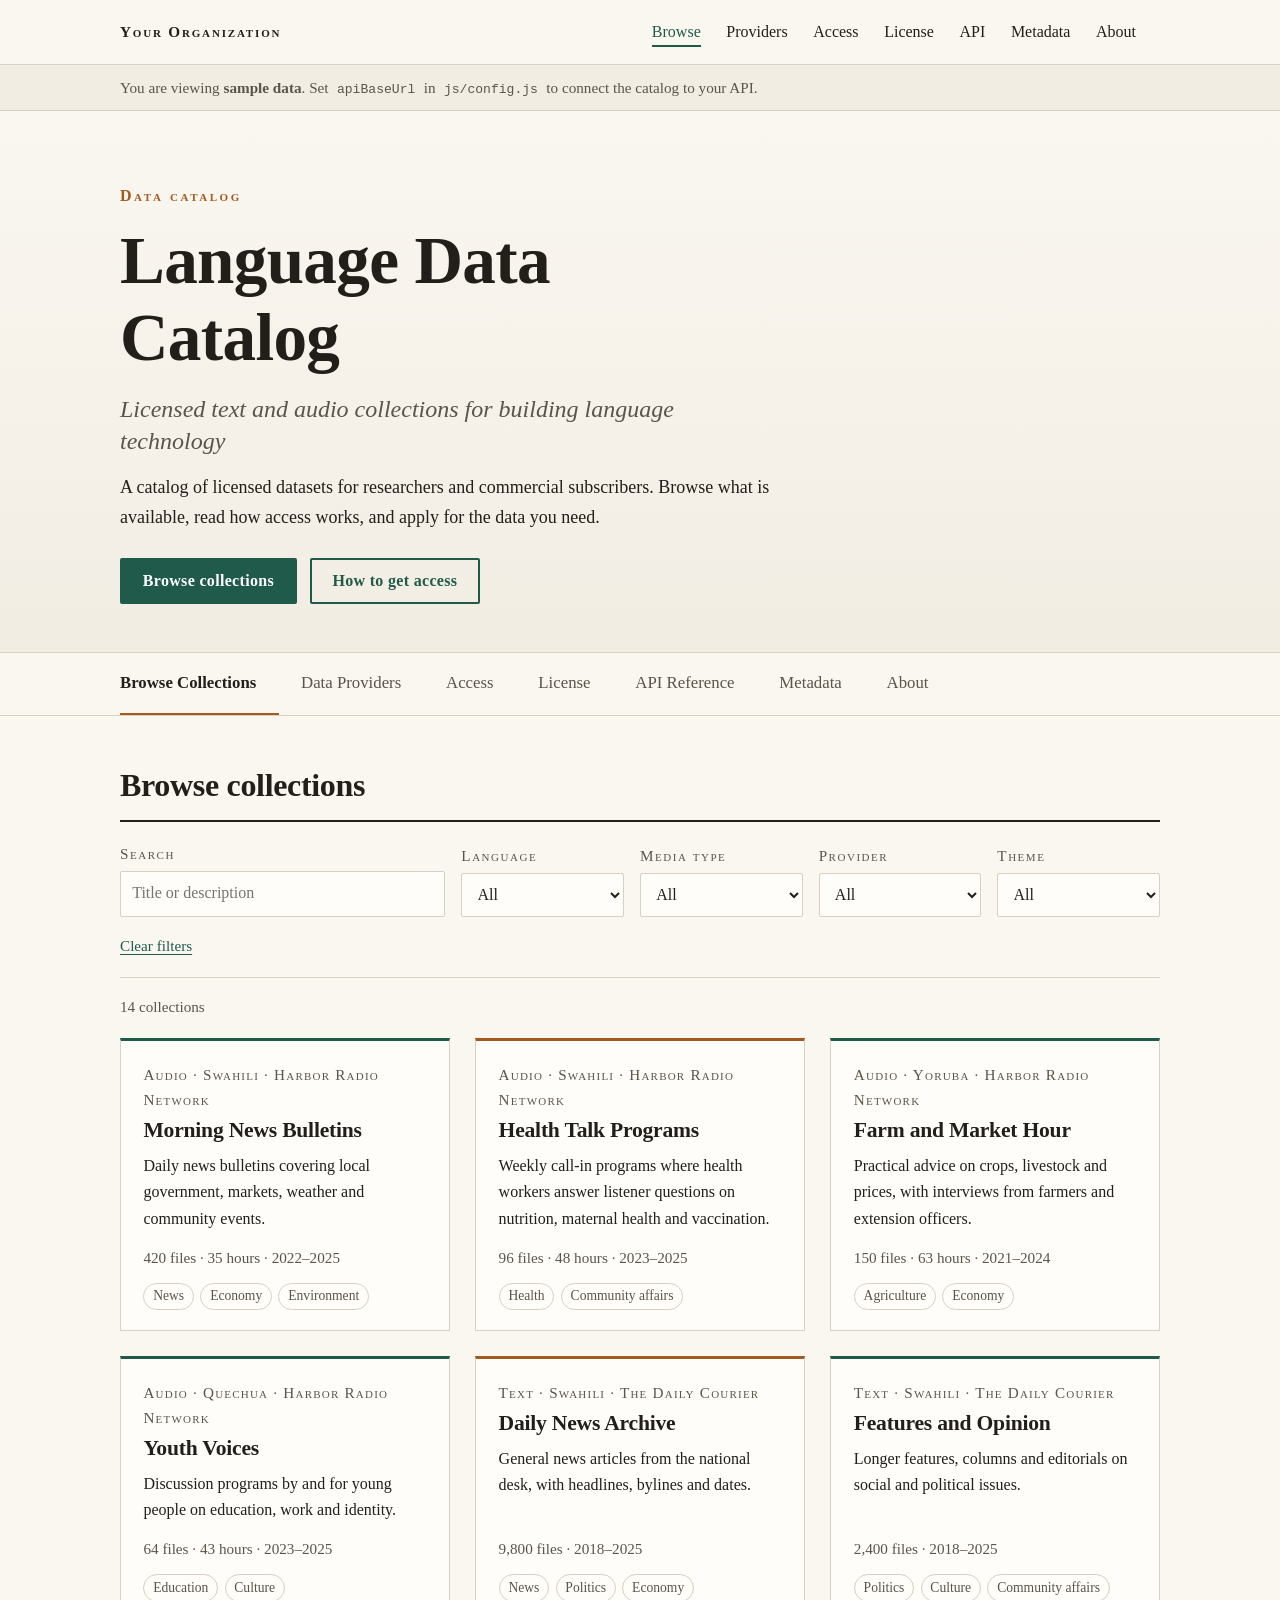
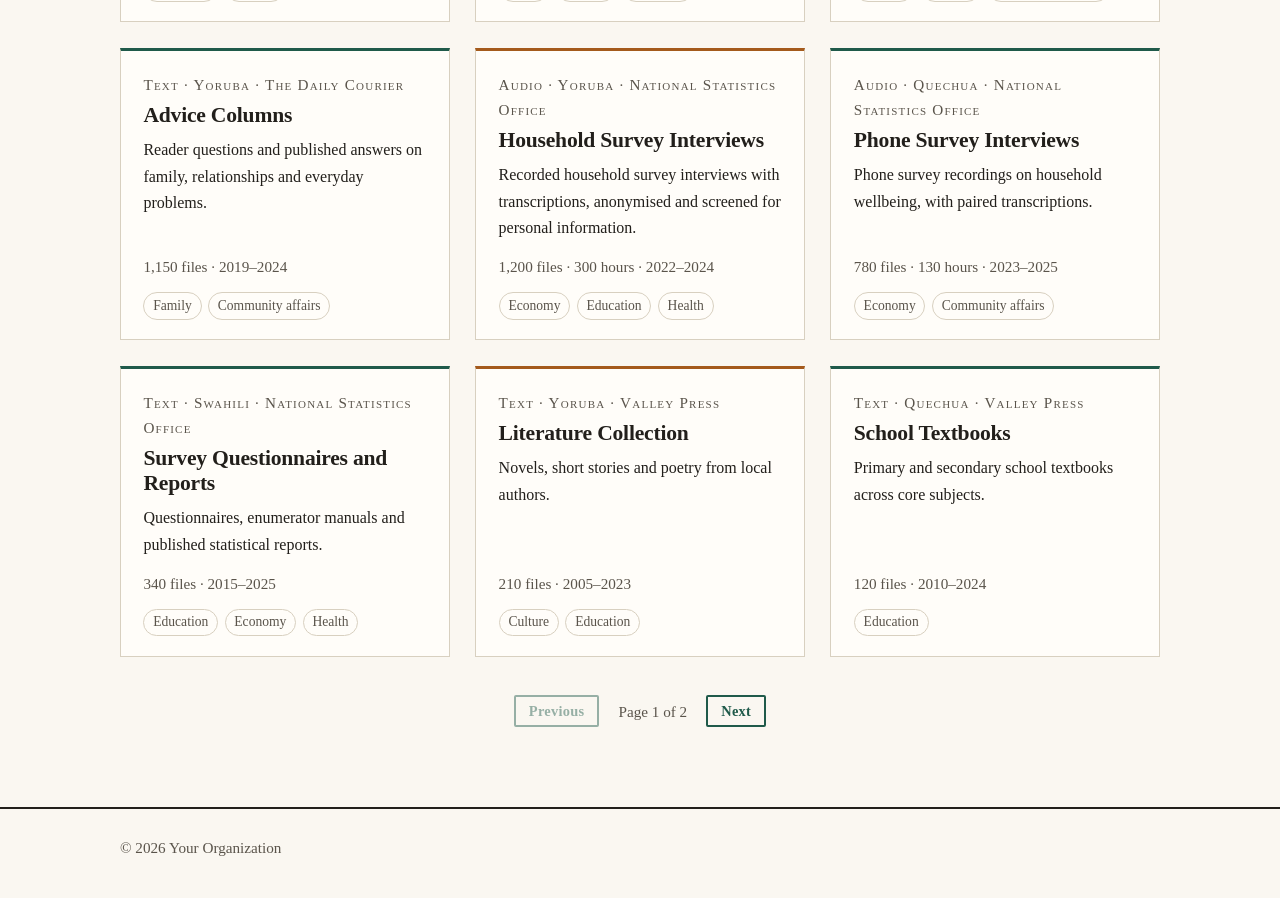
==== index.html @ d79474af "Add serif catalog template with sample mode, content pages and API field mapping Co-Authored-By: Cla" ====
<!DOCTYPE html>
<html lang="en">
<head>
  <meta charset="UTF-8" />
  <meta name="viewport" content="width=device-width, initial-scale=1" />
  <title>Language Data Catalog</title>
  <meta name="description" content="A catalog of licensed language datasets for researchers and commercial subscribers." />
  <link rel="stylesheet" href="css/style.css" />
</head>
<body>
  <a class="skip-link" href="#main">Skip to content</a>

  <header class="masthead">
    <div class="wrap masthead-row">
      <a class="org" id="org-link" href="#browse"><span id="org-name">Your Organization</span></a>
      <nav aria-label="Primary">
        <ul class="nav" id="nav">
          <li><a href="#browse" data-tab="browse">Browse</a></li>
          <li><a href="#providers" data-tab="providers">Providers</a></li>
          <li><a href="#access" data-tab="access">Access</a></li>
          <li><a href="#license" data-tab="license">License</a></li>
          <li><a href="#api" data-tab="api">API</a></li>
          <li><a href="#metadata" data-tab="metadata">Metadata</a></li>
          <li><a href="#about" data-tab="about">About</a></li>
        </ul>
      </nav>
      <div class="account">
        <button type="button" class="btn btn-small" id="signin-btn" hidden>Sign in</button>
        <span class="user-chip" id="user-chip" hidden>Signed in
          <button type="button" class="link-button" id="signout-btn">Sign out</button></span>
      </div>
    </div>
  </header>

  <div class="banner banner-alert" id="site-notice" role="alert" hidden>
    <div class="wrap" id="site-notice-text"></div>
  </div>

  <div class="banner" id="sample-banner" role="note" hidden>
    <div class="wrap">You are viewing <strong>sample data</strong>. Set <code>apiBaseUrl</code> in
      <code>js/config.js</code> to connect the catalog to your API.</div>
  </div>

  <section class="hero" aria-labelledby="site-title">
    <div class="wrap">
      <p class="kicker">Data catalog</p>
      <h1 id="site-title">Language Data Catalog</h1>
      <p class="tagline" id="site-tagline"></p>
      <p class="intro" id="site-intro"></p>
      <div class="cta-row">
        <a class="btn" href="#browse">Browse collections</a>
        <a class="btn btn-ghost" href="#access">How to get access</a>
      </div>
    </div>
  </section>

  <nav class="tabs-bar" id="tabs-bar" aria-label="Sections">
    <div class="wrap tabs-bar-inner">
      <a href="#browse" data-tab="browse">Browse Collections</a>
      <a href="#providers" data-tab="providers">Data Providers</a>
      <a href="#access" data-tab="access">Access</a>
      <a href="#license" data-tab="license">License</a>
      <a href="#api" data-tab="api">API Reference</a>
      <a href="#metadata" data-tab="metadata">Metadata</a>
      <a href="#about" data-tab="about">About</a>
    </div>
  </nav>

  <main id="main" class="wrap" tabindex="-1">

    <!-- ───────── Browse ───────── -->
    <section class="panel" id="panel-browse" aria-labelledby="h-browse">
      <h2 id="h-browse">Browse collections</h2>
      <form class="filters" id="filters" role="search" aria-label="Filter collections">
        <label class="field field-search"><span>Search</span>
          <input type="search" id="f-search" placeholder="Title or description" autocomplete="off" /></label>
        <label class="field"><span>Language</span><select id="f-language"><option value="">All</option></select></label>
        <label class="field"><span>Media type</span><select id="f-mediaType"><option value="">All</option></select></label>
        <label class="field"><span>Provider</span><select id="f-provider"><option value="">All</option></select></label>
        <label class="field"><span>Theme</span><select id="f-theme"><option value="">All</option></select></label>
        <button type="reset" class="link-button" id="f-reset">Clear filters</button>
      </form>
      <p class="result-count" id="result-count" role="status" aria-live="polite"></p>
      <div class="entries" id="entries"></div>
      <nav class="pagination" id="pagination" aria-label="Pages"></nav>
    </section>

    <!-- ───────── Providers ───────── -->
    <section class="panel" id="panel-providers" aria-labelledby="h-providers" hidden>
      <h2 id="h-providers">Data providers</h2>
      <p class="lede">The organizations that contribute content to the catalog, grouped by type. Open a provider to see its collections.</p>
      <div class="providers-layout">
        <nav class="providers-sidenav" id="providers-sidenav" aria-label="Provider types"></nav>
        <div class="providers-content" id="providers-list"></div>
      </div>
    </section>

    <!-- Content pages are loaded from /pages. Edit those files to change the wording. -->
    <section class="panel" id="panel-access" data-page="pages/access.html" hidden aria-label="How to get access"></section>
    <section class="panel" id="panel-license" data-page="pages/license.html" hidden aria-label="License and terms"></section>
    <section class="panel" id="panel-api" data-page="pages/api.html" hidden aria-label="API reference"></section>
    <section class="panel" id="panel-metadata" data-page="pages/metadata.html" hidden aria-label="Metadata schemas"></section>
    <section class="panel" id="panel-about" data-page="pages/about.html" hidden aria-label="About this catalog"></section>
  </main>

  <footer class="site-footer">
    <div class="wrap">
      <p id="footer-text">&copy; Your Organization</p>
    </div>
  </footer>

  <!-- ───────── Collection detail ───────── -->
  <dialog id="detail" aria-labelledby="detail-title">
    <div class="dialog-head">
      <h2 id="detail-title"></h2>
      <button type="button" class="link-button" id="detail-close" aria-label="Close">Close</button>
    </div>
    <p class="meta" id="detail-meta"></p>
    <p id="detail-desc"></p>
    <dl class="facts" id="detail-facts"></dl>
    <h3 id="sample-heading">Sample files</h3>
    <p class="note" id="sample-note"></p>
    <ul class="file-list" id="file-list"></ul>

    <h3>Get this collection through the API</h3>
    <p>The data is delivered through the API, not from this page. Use calls like these:</p>
    <pre><code id="api-snippet"></code></pre>
    <p class="note"><a href="#api" id="detail-api-link">See the API reference</a></p>
  </dialog>

  <script src="js/config.js"></script>
  <script src="js/auth.js"></script>
  <script src="js/api.js"></script>
  <script src="js/app.js"></script>
</body>
</html>
---- css/style.css ----
/*
 * Catalog template: serif theme.
 * To rebrand, change the custom properties in :root (and the dark-mode block).
 * Fonts are system serif stacks, so there is nothing to download.
 */

:root {
  --paper:      #faf7f1;
  --paper-2:    #f2ede3;
  --card:       #fffdf9;
  --ink:        #221f1b;
  --ink-soft:   #5a544b;
  --rule:       #d8d0c0;
  --accent:     #1f5a4a;   /* deep green */
  --accent-ink: #ffffff;
  --accent-2:   #a45a1c;   /* ochre, used sparingly */
  --focus:      #b8860b;

  --serif: "Iowan Old Style", "Palatino Linotype", Palatino, "Book Antiqua", "Source Serif Pro", Georgia, "Times New Roman", serif;
  --measure: 44rem;
  --wrap: 68rem;
}

@media (prefers-color-scheme: dark) {
  :root {
    --paper:    #16140f;
    --paper-2:  #1e1b15;
    --card:     #1c1a14;
    --ink:      #efe9dc;
    --ink-soft: #b2a995;
    --rule:     #3a362c;
    --accent:   #7fc4ad;
    --accent-ink: #12251f;
    --accent-2: #e0a15f;
    --focus:    #e0b44f;
  }
}

*, *::before, *::after { box-sizing: border-box; }
html { font-size: 100%; -webkit-text-size-adjust: 100%; }
body {
  margin: 0;
  font-family: var(--serif);
  font-size: 1.125rem;
  line-height: 1.65;
  color: var(--ink);
  background: var(--paper);
  font-variant-numeric: oldstyle-nums;
  text-rendering: optimizeLegibility;
}
img, svg { max-width: 100%; }
a { color: var(--accent); text-underline-offset: 0.18em; }
a:hover { color: var(--accent-2); }
:focus-visible { outline: 3px solid var(--focus); outline-offset: 2px; }
[hidden] { display: none !important; }

.wrap { width: 100%; max-width: var(--wrap); margin: 0 auto; padding-inline: 1.5rem; }
.skip-link { position: absolute; left: -999px; top: 0; background: var(--ink); color: var(--paper); padding: .6rem 1rem; z-index: 100; }
.skip-link:focus { left: 0; }

h1, h2, h3 { font-weight: 600; line-height: 1.15; letter-spacing: -0.01em; margin: 0; }
h2 { font-size: 2rem; margin-bottom: 1rem; }
h3 { font-size: 1.3rem; margin: 2.2rem 0 .6rem; }
p { margin: 0 0 1rem; max-width: var(--measure); }
code, pre { font-family: ui-monospace, "SF Mono", Menlo, Consolas, monospace; font-size: .86em; }
code { background: var(--paper-2); padding: .08em .35em; border-radius: 3px; }
pre { background: var(--paper-2); border-left: 3px solid var(--accent); padding: 1rem 1.2rem; overflow-x: auto; margin: 0 0 1.2rem; max-width: 100%; }
pre code { background: none; padding: 0; }

/* ───────── Masthead ───────── */
.masthead { border-bottom: 1px solid var(--rule); background: var(--paper); }
.masthead-row { display: flex; align-items: center; gap: 1.5rem; flex-wrap: wrap; min-height: 4rem; }
.org { font-size: .95rem; font-variant: small-caps; letter-spacing: .12em; text-decoration: none; color: var(--ink); font-weight: 600; margin-right: auto; }
.org:hover { color: var(--accent); }
.nav { display: flex; gap: 1.6rem; list-style: none; margin: 0; padding: 0; flex-wrap: wrap; }
.nav a { color: var(--ink); text-decoration: none; padding: .3rem 0; border-bottom: 2px solid transparent; font-size: 1rem; }
.nav a:hover { border-color: var(--rule); color: var(--ink); }
.nav a[aria-current="page"] { border-color: var(--accent); color: var(--accent); }
.account { display: flex; align-items: center; gap: .8rem; font-size: .95rem; color: var(--ink-soft); }

.banner { background: var(--paper-2); border-bottom: 1px solid var(--rule); font-size: .95rem; padding: .6rem 0; color: var(--ink-soft); }
.banner .wrap > * { margin: 0; }
.banner-alert { background: var(--paper-2); border-left: 4px solid var(--accent-2); color: var(--ink); }

/* ───────── Hero ───────── */
.hero { padding: 4.5rem 0 3rem; border-bottom: 1px solid var(--rule); background: linear-gradient(180deg, var(--paper), var(--paper-2)); }
.kicker { font-variant: small-caps; letter-spacing: .16em; color: var(--accent-2); font-size: 1rem; margin-bottom: .8rem; font-weight: 600; }
.hero h1 { font-size: clamp(2.4rem, 6vw, 4.2rem); max-width: 18ch; margin-bottom: 1rem; }
.tagline { font-size: 1.5rem; font-style: italic; color: var(--ink-soft); max-width: 36rem; line-height: 1.35; }
.intro { color: var(--ink); }
.cta-row { display: flex; flex-wrap: wrap; gap: .8rem; margin: 1.6rem 0 0; }


/* ───────── Buttons ───────── */
.btn { display: inline-block; font: inherit; font-size: 1rem; font-weight: 600; letter-spacing: .02em; padding: .7rem 1.3rem; background: var(--accent); color: var(--accent-ink); border: 2px solid var(--accent); border-radius: 2px; cursor: pointer; text-decoration: none; line-height: 1.2; }
.btn:hover { background: var(--ink); border-color: var(--ink); color: var(--paper); }
.btn-ghost { background: transparent; color: var(--accent); }
.btn-small { padding: .35rem .8rem; font-size: .9rem; }
.btn[disabled] { opacity: .45; cursor: not-allowed; }
.link-button { font: inherit; background: none; border: 0; padding: 0; color: var(--accent); text-decoration: underline; text-underline-offset: .18em; cursor: pointer; }
.link-button:hover { color: var(--accent-2); }

/* ───────── Tab bar (sticks to the top of the window) ───────── */
.tabs-bar { position: sticky; top: 0; z-index: 20; background: var(--paper); border-bottom: 1px solid var(--rule); }
.tabs-bar-inner { display: flex; gap: 0; overflow-x: auto; scrollbar-width: none; }
.tabs-bar-inner::-webkit-scrollbar { display: none; }
.tabs-bar a { flex: 0 0 auto; padding: 1rem 1.4rem; color: var(--ink-soft); text-decoration: none; font-size: 1.05rem; border-bottom: 3px solid transparent; margin-bottom: -1px; white-space: nowrap; }
.tabs-bar a:hover { color: var(--ink); }
.tabs-bar a[aria-current="page"] { color: var(--ink); font-weight: 600; border-bottom-color: var(--accent-2); }
.tabs-bar a:first-child { padding-left: 0; }

/* ───────── Panels ───────── */
main { padding-top: 3.2rem; padding-bottom: 5rem; scroll-margin-top: 4rem; }
.panel { min-height: 24rem; }
.lede { font-size: 1.3rem; line-height: 1.5; color: var(--ink-soft); font-style: italic; margin-bottom: 1.6rem; }
.note { font-size: .95rem; color: var(--ink-soft); }
.empty { color: var(--ink-soft); font-style: italic; }

/* ───────── Filters ───────── */
.filters { display: grid; grid-template-columns: 2fr repeat(4, 1fr); gap: 1rem; align-items: end; padding: 1.2rem 0; border-top: 2px solid var(--ink); border-bottom: 1px solid var(--rule); margin-bottom: 1rem; }
.field { display: flex; flex-direction: column; gap: .3rem; min-width: 0; }
.field > span { font-variant: small-caps; letter-spacing: .1em; font-size: .95rem; color: var(--ink-soft); }
input, select, textarea { font: inherit; font-size: 1rem; min-height: 2.75rem; color: var(--ink); background: var(--card); border: 1px solid var(--rule); border-radius: 2px; padding: .55rem .7rem; width: 100%; min-width: 0; }
textarea { min-height: 0; }
input[type="checkbox"] { min-height: 0; }
input:focus, select:focus, textarea:focus { border-color: var(--accent); }
.filters .link-button { grid-column: 1 / -1; justify-self: start; font-size: .95rem; }
.result-count { color: var(--ink-soft); font-size: .95rem; margin: 0 0 1.2rem; }

/* ───────── Entries ───────── */
.entries { display: grid; grid-template-columns: repeat(auto-fill, minmax(19rem, 1fr)); gap: 1.6rem; }
.entry { background: var(--card); border: 1px solid var(--rule); border-top: 3px solid var(--accent); padding: 1.3rem 1.4rem 1.2rem; display: flex; flex-direction: column; }
.entry:nth-child(3n+2) { border-top-color: var(--accent-2); }
.meta { font-variant: small-caps; letter-spacing: .08em; color: var(--ink-soft); font-size: .95rem; margin: 0 0 .4rem; }
.entry h3 { margin: 0 0 .6rem; font-size: 1.35rem; }
.entry-title { font: inherit; font-weight: 600; background: none; border: 0; padding: 0; text-align: left; color: var(--ink); cursor: pointer; letter-spacing: inherit; }
.entry-title:hover { color: var(--accent); text-decoration: underline; text-underline-offset: .15em; }
.entry-desc { font-size: 1rem; color: var(--ink); margin-bottom: .8rem; flex: 1; }
.entry-stats { font-size: .95rem; color: var(--ink-soft); margin-bottom: .8rem; font-variant-numeric: lining-nums; }
.chips { list-style: none; display: flex; flex-wrap: wrap; gap: .4rem; margin: 0; padding: 0; }
.chips li { font-size: .85rem; padding: .1rem .55rem; border: 1px solid var(--rule); border-radius: 999px; color: var(--ink-soft); }

.pagination { display: flex; align-items: center; justify-content: center; gap: 1.2rem; margin-top: 2.4rem; }
.page-info { color: var(--ink-soft); font-size: .95rem; }

/* ───────── Providers ───────── */
.providers-layout { display: grid; grid-template-columns: 13rem minmax(0, 1fr); gap: 2.6rem; align-items: start; margin-top: 1.6rem; }
.providers-sidenav { position: sticky; top: 5rem; display: flex; flex-direction: column; gap: .2rem; border-left: 2px solid var(--rule); }
.side-link { font: inherit; font-size: 1rem; text-align: left; background: none; border: 0; border-left: 3px solid transparent; margin-left: -2px; padding: .45rem .9rem; color: var(--ink-soft); cursor: pointer; }
.side-link:hover { color: var(--ink); }
.side-link[aria-current="true"] { color: var(--ink); font-weight: 600; border-left-color: var(--accent-2); }
.provider-group { margin-bottom: 3rem; scroll-margin-top: 5rem; }
.group-head { display: flex; justify-content: space-between; align-items: baseline; gap: 1rem; padding-bottom: .6rem; border-bottom: 2px solid var(--accent-2); margin-bottom: 1rem; }
.group-head h3 { margin: 0; font-size: 1.05rem; font-variant: small-caps; letter-spacing: .14em; text-transform: lowercase; font-weight: 700; }
.group-head span { color: var(--ink-soft); font-size: .95rem; white-space: nowrap; }
.accordion { background: var(--card); border: 1px solid var(--rule); margin-bottom: .8rem; }
.acc-head { width: 100%; display: flex; justify-content: space-between; align-items: center; gap: 1rem; padding: 1.1rem 1.4rem; font: inherit; background: none; border: 0; cursor: pointer; color: var(--ink); text-align: left; }
.acc-head:hover .acc-name { color: var(--accent); }
.acc-name { font-size: 1.3rem; font-weight: 600; line-height: 1.2; }
.acc-right { display: flex; align-items: center; gap: 1rem; color: var(--ink-soft); font-size: 1rem; flex-shrink: 0; }
.chevron { width: 1.2rem; height: 1.2rem; fill: none; stroke: currentColor; stroke-width: 2.5; stroke-linecap: round; stroke-linejoin: round; transition: transform .2s; }
.acc-head[aria-expanded="true"] .chevron { transform: rotate(180deg); }
.acc-body { padding: 0 1.4rem 1.3rem; border-top: 1px solid var(--rule); }
.acc-body .desc { margin: 1rem 0; color: var(--ink); }
.acc-foot { margin: .8rem 0 0; font-size: .95rem; color: var(--ink-soft); }
.collection-table { font-size: .95rem; }
.collection-table .col-name { font-weight: 600; min-width: 9rem; }
.collection-table td:nth-child(2) { min-width: 14rem; }
.collection-table td:nth-child(n+3) { white-space: nowrap; }

/* ───────── Access ───────── */
.steps { counter-reset: s; list-style: none; padding: 0; margin: 0 0 2.4rem; display: grid; grid-template-columns: repeat(4, 1fr); gap: 1.4rem; max-width: none; }
.steps li { counter-increment: s; border-top: 2px solid var(--ink); padding-top: .8rem; font-size: 1rem; }
.steps li::before { content: counter(s); display: block; font-size: 2.2rem; font-weight: 600; color: var(--accent-2); line-height: 1; margin-bottom: .4rem; font-variant-numeric: lining-nums; }
.two-up { display: grid; grid-template-columns: repeat(2, 1fr); gap: 1.6rem; margin-bottom: 1rem; }
.aside-card { background: var(--card); border: 1px solid var(--rule); border-left: 4px solid var(--accent); padding: 1.4rem 1.6rem; }
.aside-card:nth-child(2) { border-left-color: var(--accent-2); }
.aside-card h3 { margin-top: 0; }
.aside-card ul { padding-left: 1.2rem; margin: 0 0 1.2rem; }
.plain { padding-left: 1.2rem; max-width: var(--measure); }
.apply-form { background: var(--card); border: 1px solid var(--rule); padding: 1.6rem; margin: 1.6rem 0; max-width: 50rem; }
.apply-form h3 { margin-top: 0; }
.form-grid { display: grid; grid-template-columns: 1fr 1fr; gap: 1rem; margin-bottom: 1rem; }
.field-wide { grid-column: 1 / -1; }
.check { display: flex; gap: .6rem; align-items: flex-start; margin-bottom: 1.2rem; font-size: 1rem; }
.check input { width: auto; margin-top: .45rem; }
.form-status { margin-left: 1rem; color: var(--ink-soft); font-size: .95rem; }

/* ───────── Content pages ───────── */
.panel h4 { font-size: 1.1rem; margin: 1.6rem 0 .5rem; font-weight: 600; }
.callout { background: var(--paper-2); border-left: 4px solid var(--accent-2); padding: .9rem 1.2rem; max-width: var(--measure); }
.card-grid { display: grid; grid-template-columns: repeat(4, 1fr); gap: 1.2rem; margin: 0 0 1rem; }
.card-grid-2 { grid-template-columns: repeat(3, 1fr); margin-top: 1.6rem; }
.mini-card { background: var(--card); border: 1px solid var(--rule); border-top: 3px solid var(--accent); padding: 1rem 1.2rem; }
.mini-card:nth-child(even) { border-top-color: var(--accent-2); }
.mini-card h4 { margin: 0 0 .4rem; font-size: 1.15rem; }
.mini-card p { font-size: 1rem; margin: 0; }
.chips-wide li { font-size: .95rem; padding: .2rem .8rem; }
.chips-wide { margin-bottom: 1rem; }
.resource-list { list-style: none; padding: 0; margin: 0 0 1rem; max-width: 50rem; }
.resource-list li { padding: .8rem 0; border-top: 1px solid var(--rule); display: flex; flex-direction: column; }
.resource-list li:first-child { border-top: 2px solid var(--ink); }
.resource-list span { color: var(--ink-soft); font-size: 1rem; }
details.outline { margin: 1.6rem 0; max-width: var(--measure); border: 1px solid var(--rule); background: var(--card); padding: .8rem 1.2rem; }
details.outline summary { cursor: pointer; font-weight: 600; }
details.outline[open] summary { margin-bottom: .6rem; }

/* ───────── Tables (API) ───────── */
.table-wrap { overflow-x: auto; margin-bottom: 1rem; }
table { border-collapse: collapse; width: 100%; font-size: 1rem; }
th { text-align: left; font-variant: small-caps; letter-spacing: .08em; font-weight: 600; color: var(--ink-soft); border-bottom: 2px solid var(--ink); padding: .5rem .8rem .5rem 0; }
td { padding: .6rem .8rem .6rem 0; border-bottom: 1px solid var(--rule); vertical-align: top; }
td code { white-space: nowrap; }

/* ───────── Dialog ───────── */
dialog { width: min(46rem, calc(100% - 2rem)); max-height: calc(100vh - 3rem); border: 1px solid var(--rule); border-top: 4px solid var(--accent); background: var(--card); color: var(--ink); padding: 1.8rem 2rem; font-family: var(--serif); }
dialog::backdrop { background: rgba(20, 16, 10, .55); }
.dialog-head { display: flex; justify-content: space-between; align-items: flex-start; gap: 1rem; }
.dialog-head h2 { font-size: 1.7rem; margin-bottom: .4rem; }
.facts { display: grid; grid-template-columns: repeat(auto-fit, minmax(11rem, 1fr)); gap: 1rem 1.6rem; margin: 1rem 0 1.4rem; padding: 1rem 0; border-top: 1px solid var(--rule); border-bottom: 1px solid var(--rule); }
.facts dt { font-variant: small-caps; letter-spacing: .08em; font-size: .9rem; color: var(--ink-soft); }
.facts dd { margin: 0; }
.file-list { list-style: none; margin: 0; padding: 0; }
.file-list li { padding: .6rem 0; border-top: 1px solid var(--rule); }
.file-list .empty { display: block; }
.file-name { display: block; font-weight: 600; word-break: break-word; }
.file-list .meta { display: block; margin: 0; }

/* ───────── Footer ───────── */
.site-footer { border-top: 2px solid var(--ink); padding: 1.6rem 0 2.4rem; color: var(--ink-soft); font-size: .95rem; }
.site-footer p { margin: 0; }

/* ───────── Small screens ───────── */
@media (max-width: 62rem) {
  .filters { grid-template-columns: 1fr 1fr; }
  .field-search { grid-column: 1 / -1; }
  .steps { grid-template-columns: repeat(2, 1fr); }
  .card-grid, .card-grid-2 { grid-template-columns: repeat(2, 1fr); }
  .providers-layout { grid-template-columns: 1fr; gap: 1.2rem; }
  .providers-sidenav { position: static; flex-direction: row; flex-wrap: wrap; border-left: 0; gap: .4rem; }
  .side-link { border: 1px solid var(--rule); margin: 0; padding: .3rem .8rem; border-radius: 999px; font-size: .95rem; }
  .side-link[aria-current="true"] { border-color: var(--accent-2); }
}
@media (max-width: 42rem) {
  body { font-size: 1.05rem; }
  .wrap { padding-inline: 1.1rem; }
  .masthead-row { padding-top: .8rem; padding-bottom: .8rem; }
  .hero { padding: 2.6rem 0 2rem; }
  .filters { grid-template-columns: 1fr; }
  .two-up, .form-grid, .card-grid, .card-grid-2 { grid-template-columns: 1fr; }
  .steps { grid-template-columns: 1fr; }
  dialog { padding: 1.2rem; }
}
@media print {
  .tabs-bar, .masthead, .banner, .filters, .pagination, .cta-row, .skip-link { display: none; }
  body { background: #fff; color: #000; }
}
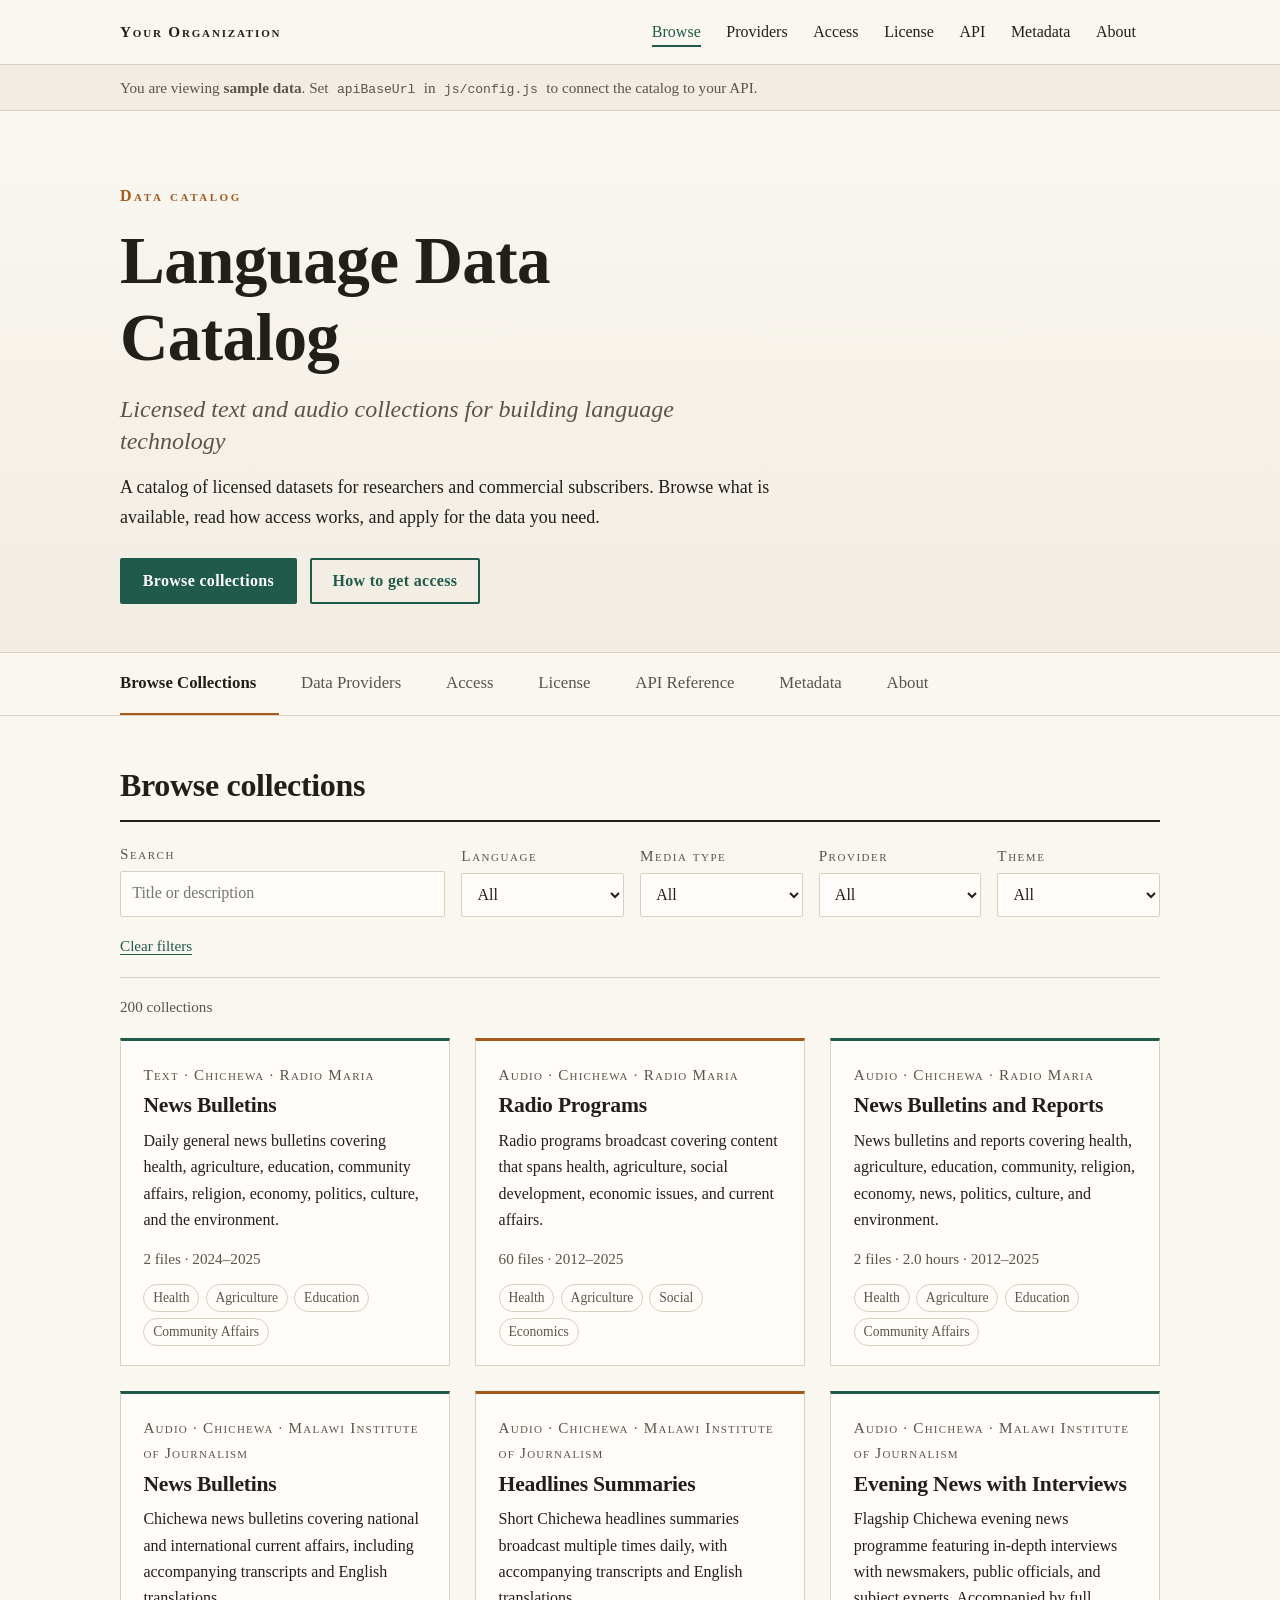
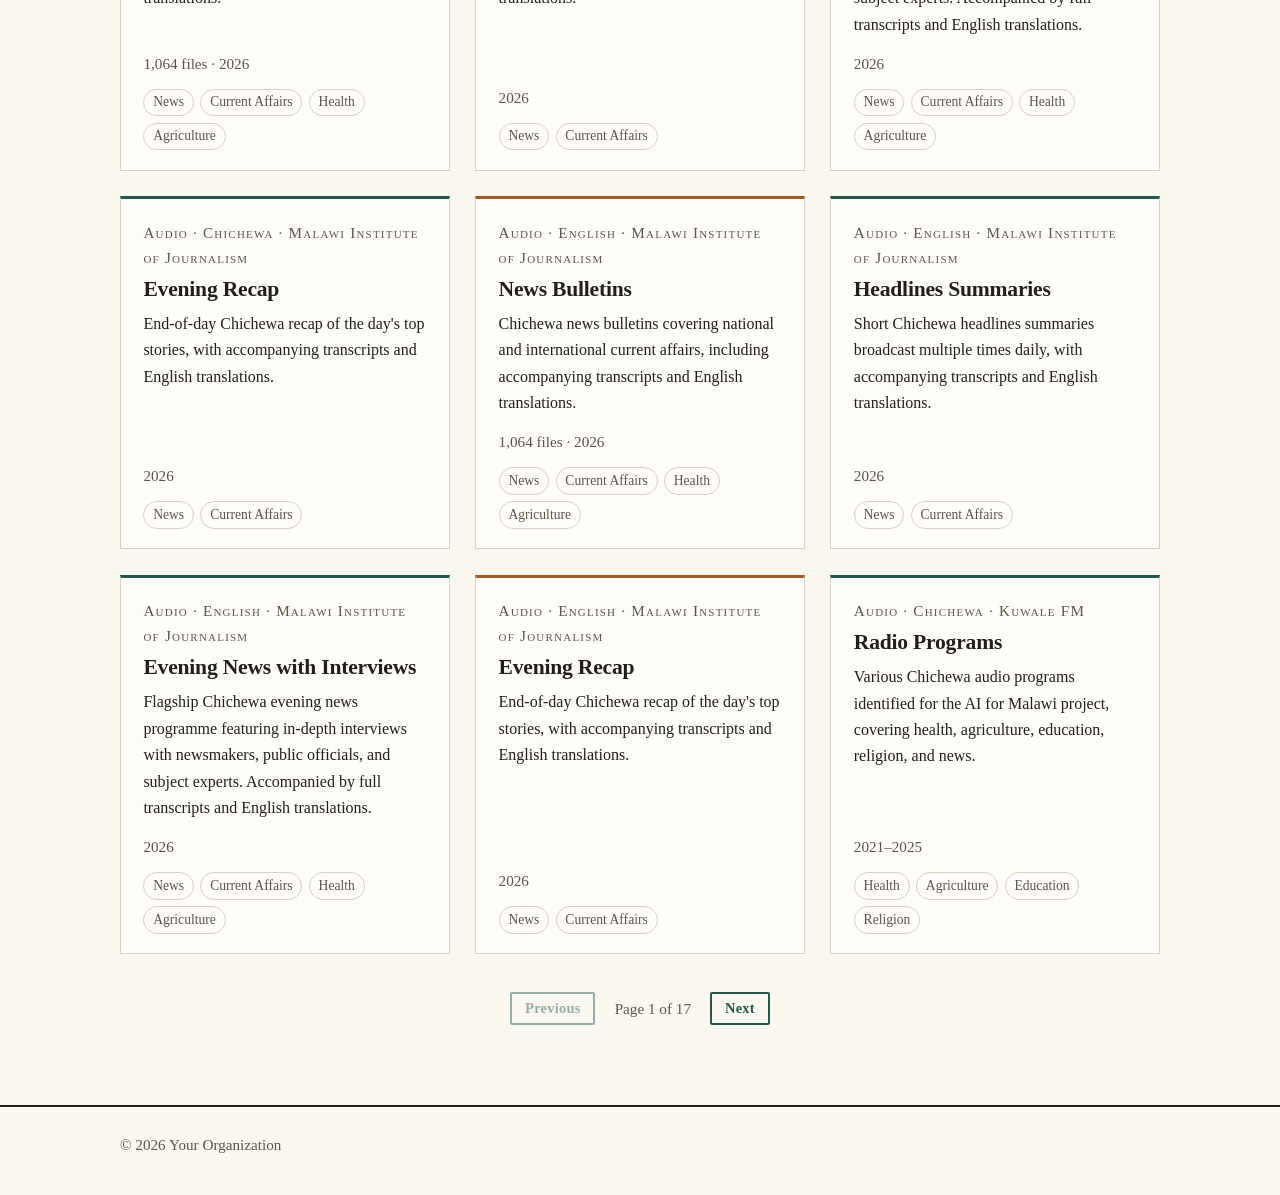
==== commit a2fd0688: "Use real catalog data as sample data, update audio delivery wording, add Pages steps Co-Authored-By:" ====
--- a/index.html
+++ b/index.html
@@ -5,6 +5,7 @@
   <meta name="viewport" content="width=device-width, initial-scale=1" />
   <title>Language Data Catalog</title>
   <meta name="description" content="A catalog of licensed language datasets for researchers and commercial subscribers." />
+  <link rel="icon" href="data:image/svg+xml,%3Csvg xmlns=%27http://www.w3.org/2000/svg%27 viewBox=%270 0 64 64%27%3E%3Crect width=%2764%27 height=%2764%27 fill=%27%231f5a4a%27/%3E%3Ctext x=%2732%27 y=%2745%27 font-size=%2742%27 text-anchor=%27middle%27 fill=%27white%27 font-family=%27Georgia,serif%27%3EC%3C/text%3E%3C/svg%3E" />
   <link rel="stylesheet" href="css/style.css" />
 </head>
 <body>
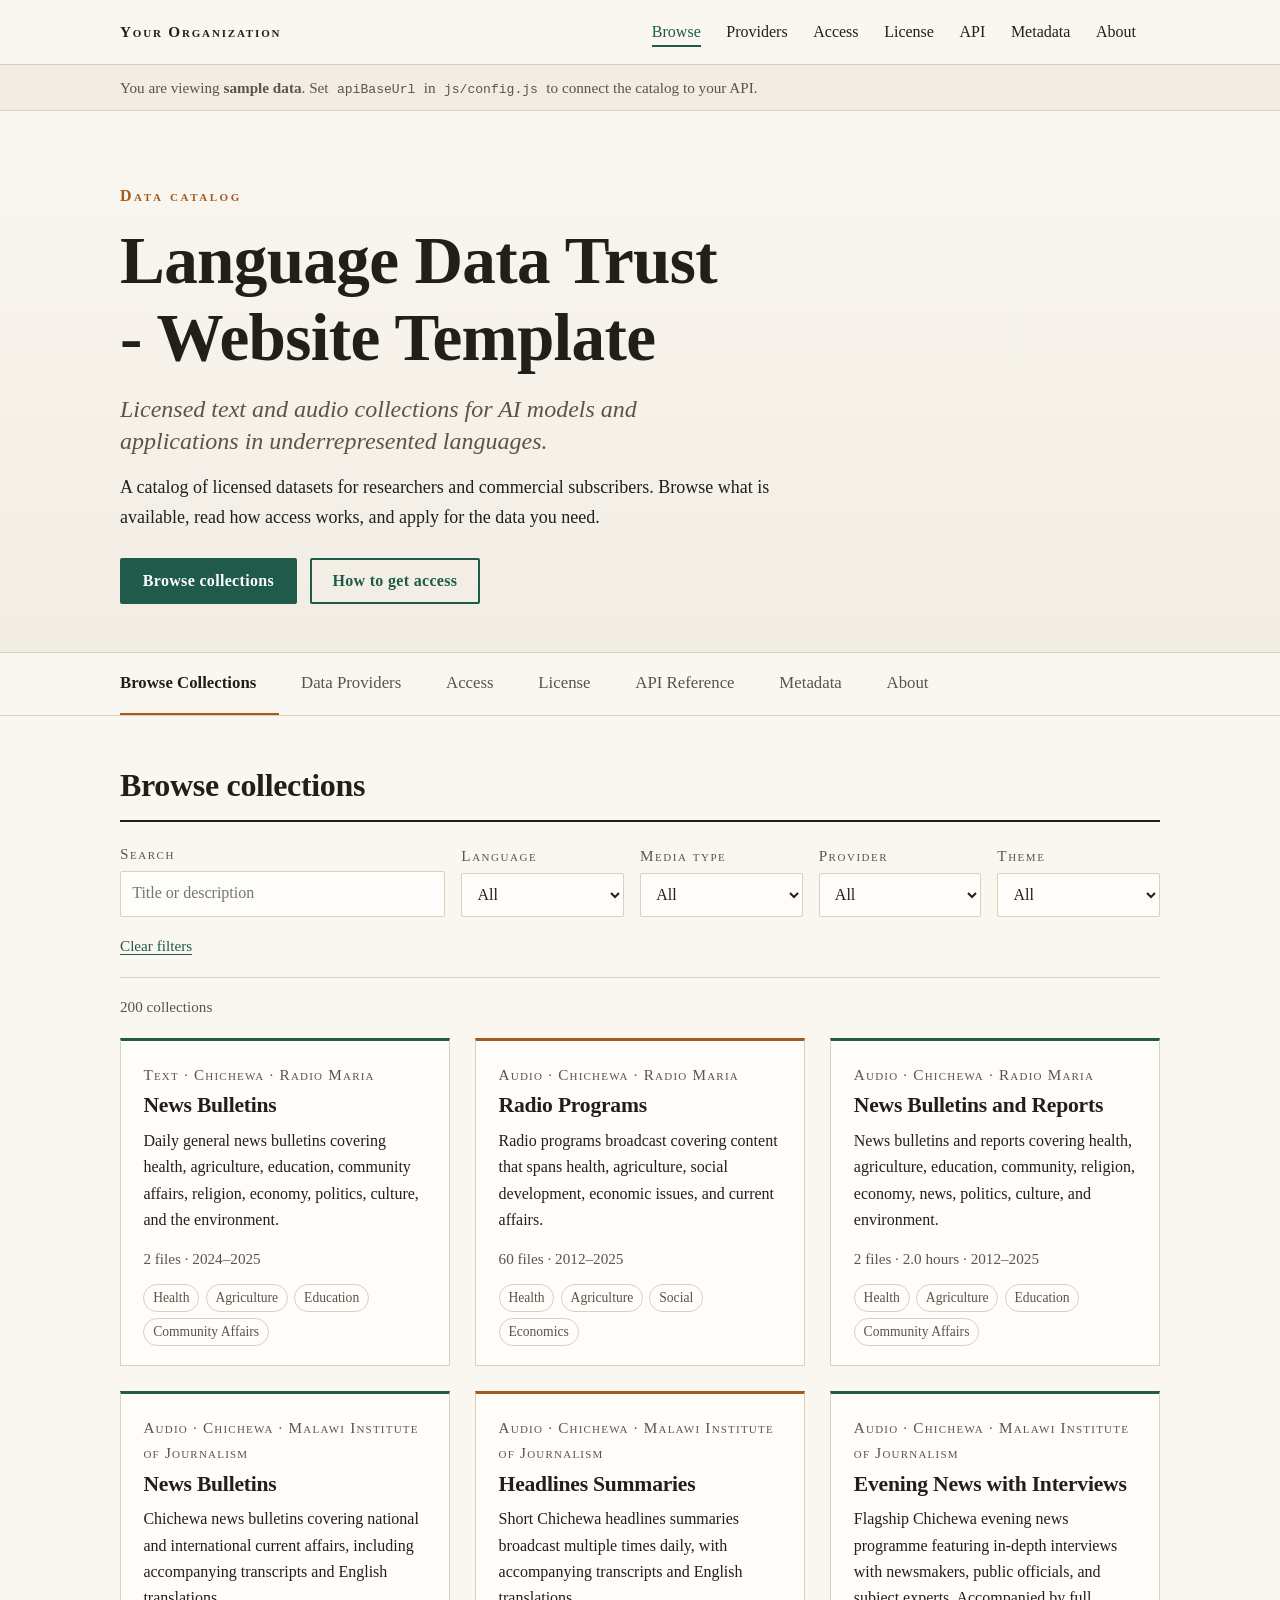
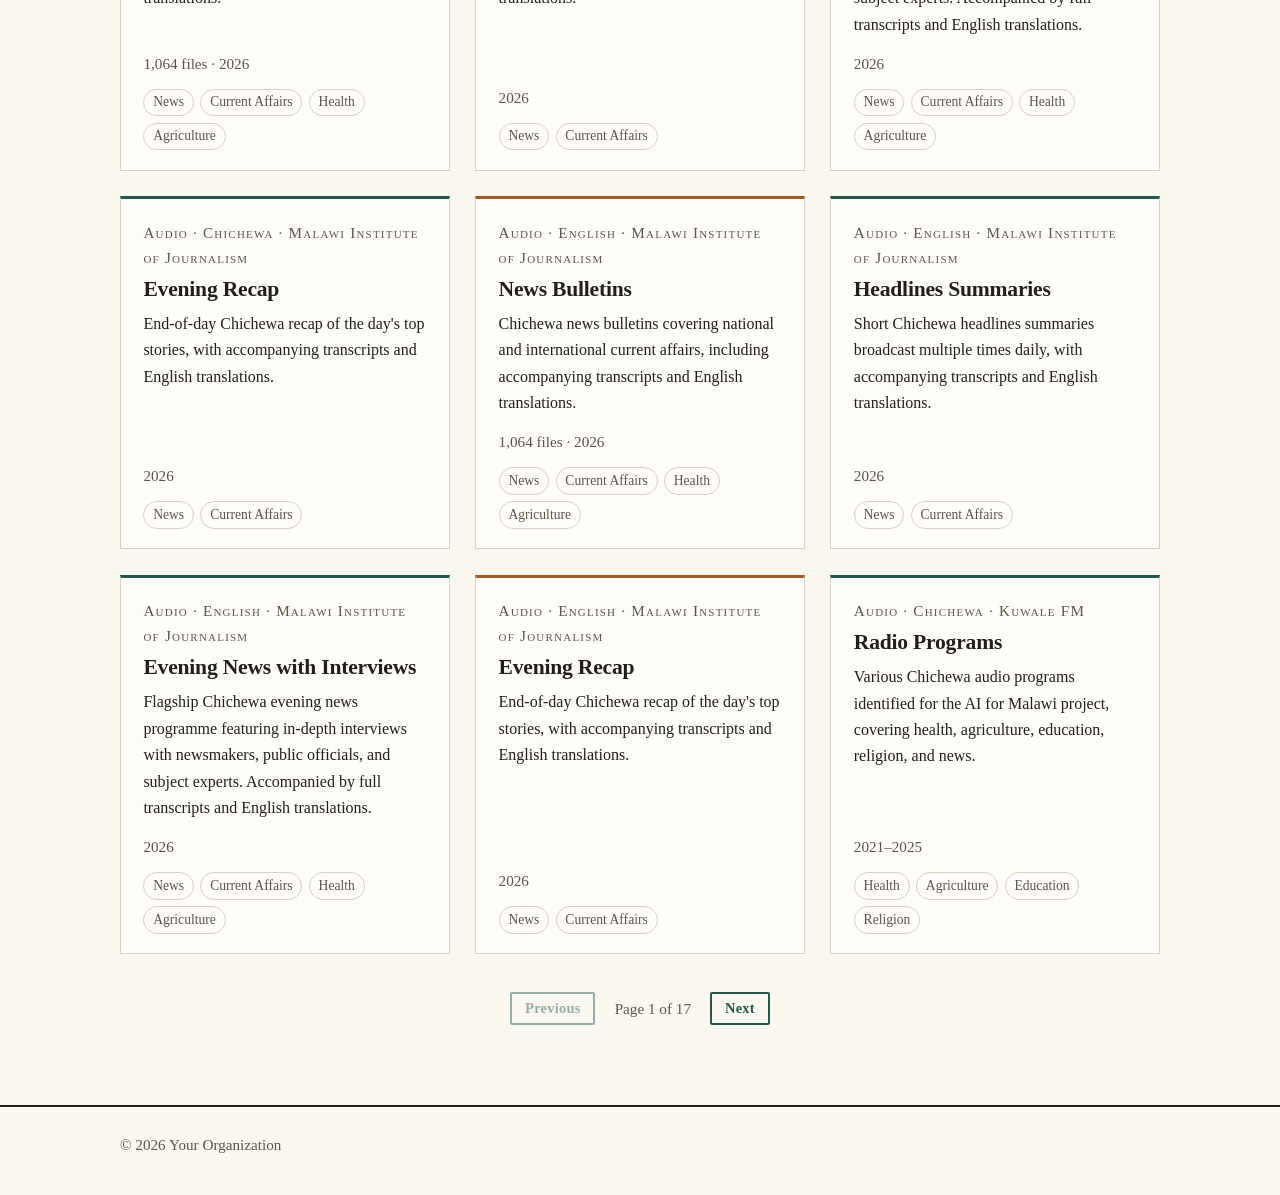
==== commit a6841246: "Set template title and subheader, and use consistent Trust front end template naming Co-Authored-By:" ====
--- a/index.html
+++ b/index.html
@@ -3,7 +3,7 @@
 <head>
   <meta charset="UTF-8" />
   <meta name="viewport" content="width=device-width, initial-scale=1" />
-  <title>Language Data Catalog</title>
+  <title>Language Data Trust - Website Template</title>
   <meta name="description" content="A catalog of licensed language datasets for researchers and commercial subscribers." />
   <link rel="icon" href="data:image/svg+xml,%3Csvg xmlns=%27http://www.w3.org/2000/svg%27 viewBox=%270 0 64 64%27%3E%3Crect width=%2764%27 height=%2764%27 fill=%27%231f5a4a%27/%3E%3Ctext x=%2732%27 y=%2745%27 font-size=%2742%27 text-anchor=%27middle%27 fill=%27white%27 font-family=%27Georgia,serif%27%3EC%3C/text%3E%3C/svg%3E" />
   <link rel="stylesheet" href="css/style.css" />
@@ -45,7 +45,7 @@
   <section class="hero" aria-labelledby="site-title">
     <div class="wrap">
       <p class="kicker">Data catalog</p>
-      <h1 id="site-title">Language Data Catalog</h1>
+      <h1 id="site-title">Language Data Trust - Website Template</h1>
       <p class="tagline" id="site-tagline"></p>
       <p class="intro" id="site-intro"></p>
       <div class="cta-row">
--- a/css/style.css
+++ b/css/style.css
@@ -1,5 +1,5 @@
 /*
- * Catalog template: serif theme.
+ * Trust front end template: serif theme.
  * To rebrand, change the custom properties in :root (and the dark-mode block).
  * Fonts are system serif stacks, so there is nothing to download.
  */
@@ -215,6 +215,7 @@
 /* ───────── Dialog ───────── */
 dialog { width: min(46rem, calc(100% - 2rem)); max-height: calc(100vh - 3rem); border: 1px solid var(--rule); border-top: 4px solid var(--accent); background: var(--card); color: var(--ink); padding: 1.8rem 2rem; font-family: var(--serif); }
 dialog::backdrop { background: rgba(20, 16, 10, .55); }
+dialog pre { white-space: pre-wrap; overflow-wrap: anywhere; }
 .dialog-head { display: flex; justify-content: space-between; align-items: flex-start; gap: 1rem; }
 .dialog-head h2 { font-size: 1.7rem; margin-bottom: .4rem; }
 .facts { display: grid; grid-template-columns: repeat(auto-fit, minmax(11rem, 1fr)); gap: 1rem 1.6rem; margin: 1rem 0 1.4rem; padding: 1rem 0; border-top: 1px solid var(--rule); border-bottom: 1px solid var(--rule); }
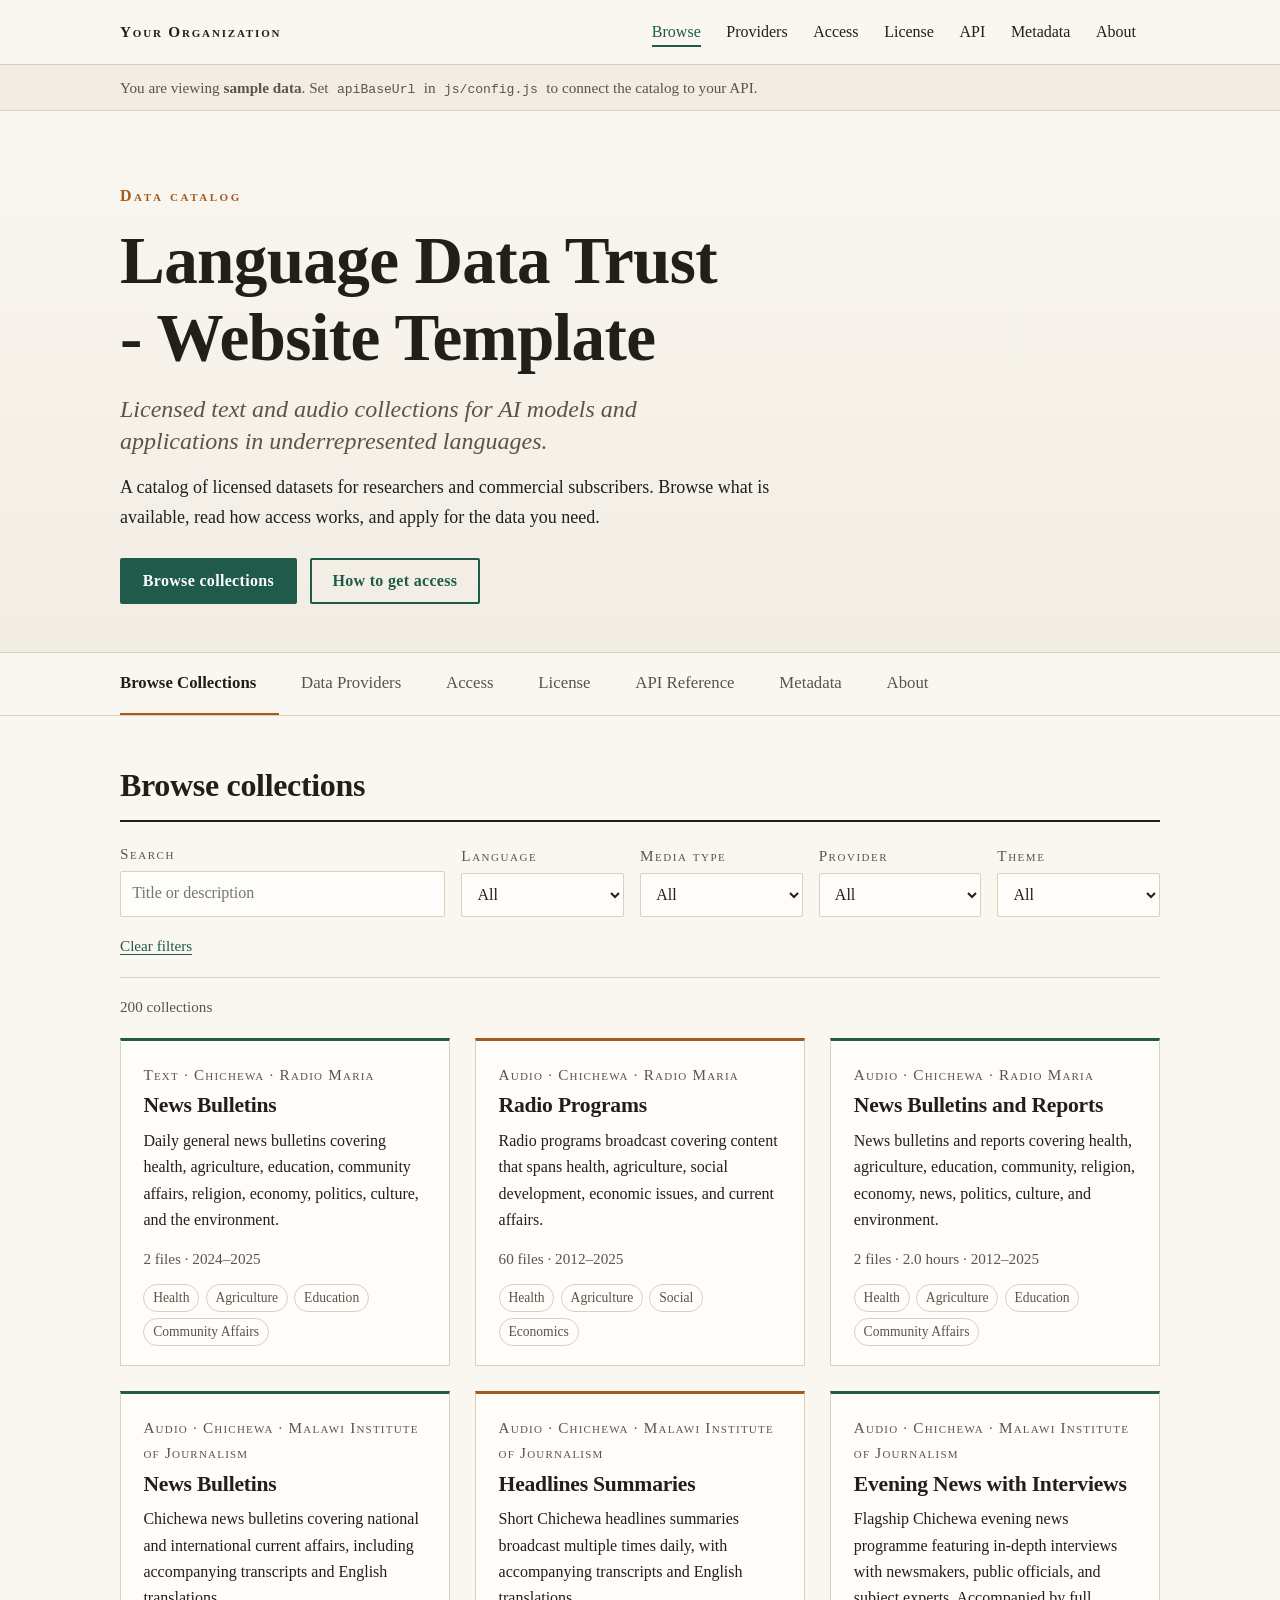
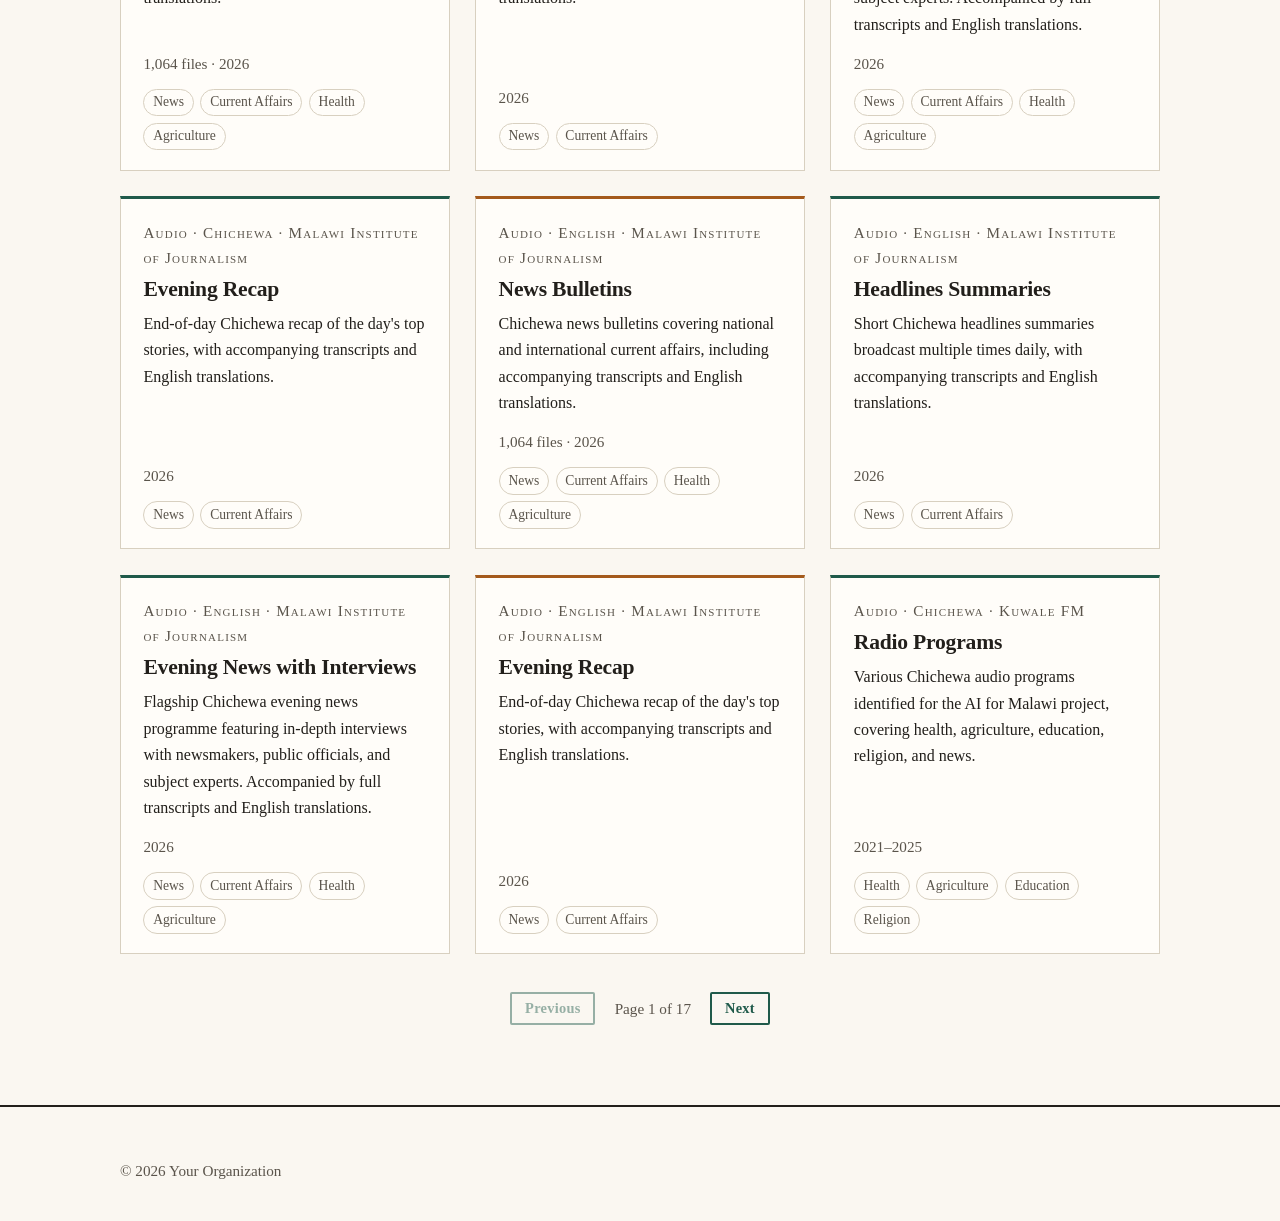
==== commit a3b79113: "Add developer-selected themes (Classic, Continent, Light) and fix narrow-screen overflow on Provider" ====
--- a/index.html
+++ b/index.html
@@ -6,6 +6,7 @@
   <title>Language Data Trust - Website Template</title>
   <meta name="description" content="A catalog of licensed language datasets for researchers and commercial subscribers." />
   <link rel="icon" href="data:image/svg+xml,%3Csvg xmlns=%27http://www.w3.org/2000/svg%27 viewBox=%270 0 64 64%27%3E%3Crect width=%2764%27 height=%2764%27 fill=%27%231f5a4a%27/%3E%3Ctext x=%2732%27 y=%2745%27 font-size=%2742%27 text-anchor=%27middle%27 fill=%27white%27 font-family=%27Georgia,serif%27%3EC%3C/text%3E%3C/svg%3E" />
+  <script src="js/config.js"></script>
   <link rel="stylesheet" href="css/style.css" />
 </head>
 <body>
@@ -129,7 +130,6 @@
     <p class="note"><a href="#api" id="detail-api-link">See the API reference</a></p>
   </dialog>
 
-  <script src="js/config.js"></script>
   <script src="js/auth.js"></script>
   <script src="js/api.js"></script>
   <script src="js/app.js"></script>
--- a/css/style.css
+++ b/css/style.css
@@ -1,7 +1,9 @@
 /*
  * Trust front end template: serif theme.
  * To rebrand, change the custom properties in :root (and the dark-mode block).
- * Fonts are system serif stacks, so there is nothing to download.
+ * Fonts are system font stacks, so there is nothing to download.
+ * Themes: the :root values are the Classic theme. The Continent and Light themes
+ * are defined at the end of this file. The developer picks one with `theme` in js/config.js.
  */
 
 :root {
@@ -14,15 +16,27 @@
   --accent:     #1f5a4a;   /* deep green */
   --accent-ink: #ffffff;
   --accent-2:   #a45a1c;   /* ochre, used sparingly */
+  --accent-3:   #1f5a4a;
   --focus:      #b8860b;
 
   --serif: "Iowan Old Style", "Palatino Linotype", Palatino, "Book Antiqua", "Source Serif Pro", Georgia, "Times New Roman", serif;
   --measure: 44rem;
   --wrap: 68rem;
+
+  /* Shape and type, overridden by the other themes */
+  --head-weight: 600;
+  --h1-weight: 600;
+  --label-variant: small-caps;
+  --group-case: lowercase;
+  --radius: 2px;
+  --radius-card: 0;
+  --card-shadow: none;
+  --band-h: 0px;
+  --band: none;
 }
 
 @media (prefers-color-scheme: dark) {
-  :root {
+  :root:not([data-palette="continent"]):not([data-palette="light"]) {
     --paper:    #16140f;
     --paper-2:  #1e1b15;
     --card:     #1c1a14;
@@ -58,7 +72,7 @@
 .skip-link { position: absolute; left: -999px; top: 0; background: var(--ink); color: var(--paper); padding: .6rem 1rem; z-index: 100; }
 .skip-link:focus { left: 0; }
 
-h1, h2, h3 { font-weight: 600; line-height: 1.15; letter-spacing: -0.01em; margin: 0; }
+h1, h2, h3 { font-weight: var(--head-weight); line-height: 1.15; letter-spacing: -0.01em; margin: 0; }
 h2 { font-size: 2rem; margin-bottom: 1rem; }
 h3 { font-size: 1.3rem; margin: 2.2rem 0 .6rem; }
 p { margin: 0 0 1rem; max-width: var(--measure); }
@@ -69,8 +83,9 @@
 
 /* ───────── Masthead ───────── */
 .masthead { border-bottom: 1px solid var(--rule); background: var(--paper); }
+.masthead::before { content: ""; display: block; height: var(--band-h); background: var(--band); }
 .masthead-row { display: flex; align-items: center; gap: 1.5rem; flex-wrap: wrap; min-height: 4rem; }
-.org { font-size: .95rem; font-variant: small-caps; letter-spacing: .12em; text-decoration: none; color: var(--ink); font-weight: 600; margin-right: auto; }
+.org { font-size: .95rem; font-variant: var(--label-variant); letter-spacing: .12em; text-decoration: none; color: var(--ink); font-weight: 600; margin-right: auto; }
 .org:hover { color: var(--accent); }
 .nav { display: flex; gap: 1.6rem; list-style: none; margin: 0; padding: 0; flex-wrap: wrap; }
 .nav a { color: var(--ink); text-decoration: none; padding: .3rem 0; border-bottom: 2px solid transparent; font-size: 1rem; }
@@ -84,15 +99,15 @@
 
 /* ───────── Hero ───────── */
 .hero { padding: 4.5rem 0 3rem; border-bottom: 1px solid var(--rule); background: linear-gradient(180deg, var(--paper), var(--paper-2)); }
-.kicker { font-variant: small-caps; letter-spacing: .16em; color: var(--accent-2); font-size: 1rem; margin-bottom: .8rem; font-weight: 600; }
-.hero h1 { font-size: clamp(2.4rem, 6vw, 4.2rem); max-width: 18ch; margin-bottom: 1rem; }
+.kicker { font-variant: var(--label-variant); letter-spacing: .16em; color: var(--accent-2); font-size: 1rem; margin-bottom: .8rem; font-weight: 600; }
+.hero h1 { font-weight: var(--h1-weight); font-size: clamp(2.4rem, 6vw, 4.2rem); max-width: 18ch; margin-bottom: 1rem; }
 .tagline { font-size: 1.5rem; font-style: italic; color: var(--ink-soft); max-width: 36rem; line-height: 1.35; }
 .intro { color: var(--ink); }
 .cta-row { display: flex; flex-wrap: wrap; gap: .8rem; margin: 1.6rem 0 0; }
 
 
 /* ───────── Buttons ───────── */
-.btn { display: inline-block; font: inherit; font-size: 1rem; font-weight: 600; letter-spacing: .02em; padding: .7rem 1.3rem; background: var(--accent); color: var(--accent-ink); border: 2px solid var(--accent); border-radius: 2px; cursor: pointer; text-decoration: none; line-height: 1.2; }
+.btn { display: inline-block; font: inherit; font-size: 1rem; font-weight: 600; letter-spacing: .02em; padding: .7rem 1.3rem; background: var(--accent); color: var(--accent-ink); border: 2px solid var(--accent); border-radius: var(--radius); cursor: pointer; text-decoration: none; line-height: 1.2; }
 .btn:hover { background: var(--ink); border-color: var(--ink); color: var(--paper); }
 .btn-ghost { background: transparent; color: var(--accent); }
 .btn-small { padding: .35rem .8rem; font-size: .9rem; }
@@ -119,8 +134,8 @@
 /* ───────── Filters ───────── */
 .filters { display: grid; grid-template-columns: 2fr repeat(4, 1fr); gap: 1rem; align-items: end; padding: 1.2rem 0; border-top: 2px solid var(--ink); border-bottom: 1px solid var(--rule); margin-bottom: 1rem; }
 .field { display: flex; flex-direction: column; gap: .3rem; min-width: 0; }
-.field > span { font-variant: small-caps; letter-spacing: .1em; font-size: .95rem; color: var(--ink-soft); }
-input, select, textarea { font: inherit; font-size: 1rem; min-height: 2.75rem; color: var(--ink); background: var(--card); border: 1px solid var(--rule); border-radius: 2px; padding: .55rem .7rem; width: 100%; min-width: 0; }
+.field > span { font-variant: var(--label-variant); letter-spacing: .1em; font-size: .95rem; color: var(--ink-soft); }
+input, select, textarea { font: inherit; font-size: 1rem; min-height: 2.75rem; color: var(--ink); background: var(--card); border: 1px solid var(--rule); border-radius: var(--radius); padding: .55rem .7rem; width: 100%; min-width: 0; }
 textarea { min-height: 0; }
 input[type="checkbox"] { min-height: 0; }
 input:focus, select:focus, textarea:focus { border-color: var(--accent); }
@@ -131,7 +146,8 @@
 .entries { display: grid; grid-template-columns: repeat(auto-fill, minmax(19rem, 1fr)); gap: 1.6rem; }
 .entry { background: var(--card); border: 1px solid var(--rule); border-top: 3px solid var(--accent); padding: 1.3rem 1.4rem 1.2rem; display: flex; flex-direction: column; }
 .entry:nth-child(3n+2) { border-top-color: var(--accent-2); }
-.meta { font-variant: small-caps; letter-spacing: .08em; color: var(--ink-soft); font-size: .95rem; margin: 0 0 .4rem; }
+.entry:nth-child(3n+3) { border-top-color: var(--accent-3); }
+.meta { font-variant: var(--label-variant); letter-spacing: .08em; color: var(--ink-soft); font-size: .95rem; margin: 0 0 .4rem; }
 .entry h3 { margin: 0 0 .6rem; font-size: 1.35rem; }
 .entry-title { font: inherit; font-weight: 600; background: none; border: 0; padding: 0; text-align: left; color: var(--ink); cursor: pointer; letter-spacing: inherit; }
 .entry-title:hover { color: var(--accent); text-decoration: underline; text-underline-offset: .15em; }
@@ -142,6 +158,9 @@
 
 .pagination { display: flex; align-items: center; justify-content: center; gap: 1.2rem; margin-top: 2.4rem; }
 .page-info { color: var(--ink-soft); font-size: .95rem; }
+
+.entry, .accordion, .mini-card, .aside-card, .apply-form, details.outline, dialog { border-radius: var(--radius-card); box-shadow: var(--card-shadow); }
+
 
 /* ───────── Providers ───────── */
 .providers-layout { display: grid; grid-template-columns: 13rem minmax(0, 1fr); gap: 2.6rem; align-items: start; margin-top: 1.6rem; }
@@ -151,7 +170,7 @@
 .side-link[aria-current="true"] { color: var(--ink); font-weight: 600; border-left-color: var(--accent-2); }
 .provider-group { margin-bottom: 3rem; scroll-margin-top: 5rem; }
 .group-head { display: flex; justify-content: space-between; align-items: baseline; gap: 1rem; padding-bottom: .6rem; border-bottom: 2px solid var(--accent-2); margin-bottom: 1rem; }
-.group-head h3 { margin: 0; font-size: 1.05rem; font-variant: small-caps; letter-spacing: .14em; text-transform: lowercase; font-weight: 700; }
+.group-head h3 { margin: 0; font-size: 1.05rem; font-variant: var(--label-variant); letter-spacing: .14em; text-transform: var(--group-case); font-weight: 700; }
 .group-head span { color: var(--ink-soft); font-size: .95rem; white-space: nowrap; }
 .accordion { background: var(--card); border: 1px solid var(--rule); margin-bottom: .8rem; }
 .acc-head { width: 100%; display: flex; justify-content: space-between; align-items: center; gap: 1rem; padding: 1.1rem 1.4rem; font: inherit; background: none; border: 0; cursor: pointer; color: var(--ink); text-align: left; }
@@ -208,7 +227,7 @@
 /* ───────── Tables (API) ───────── */
 .table-wrap { overflow-x: auto; margin-bottom: 1rem; }
 table { border-collapse: collapse; width: 100%; font-size: 1rem; }
-th { text-align: left; font-variant: small-caps; letter-spacing: .08em; font-weight: 600; color: var(--ink-soft); border-bottom: 2px solid var(--ink); padding: .5rem .8rem .5rem 0; }
+th { text-align: left; font-variant: var(--label-variant); letter-spacing: .08em; font-weight: 600; color: var(--ink-soft); border-bottom: 2px solid var(--ink); padding: .5rem .8rem .5rem 0; }
 td { padding: .6rem .8rem .6rem 0; border-bottom: 1px solid var(--rule); vertical-align: top; }
 td code { white-space: nowrap; }
 
@@ -219,7 +238,7 @@
 .dialog-head { display: flex; justify-content: space-between; align-items: flex-start; gap: 1rem; }
 .dialog-head h2 { font-size: 1.7rem; margin-bottom: .4rem; }
 .facts { display: grid; grid-template-columns: repeat(auto-fit, minmax(11rem, 1fr)); gap: 1rem 1.6rem; margin: 1rem 0 1.4rem; padding: 1rem 0; border-top: 1px solid var(--rule); border-bottom: 1px solid var(--rule); }
-.facts dt { font-variant: small-caps; letter-spacing: .08em; font-size: .9rem; color: var(--ink-soft); }
+.facts dt { font-variant: var(--label-variant); letter-spacing: .08em; font-size: .9rem; color: var(--ink-soft); }
 .facts dd { margin: 0; }
 .file-list { list-style: none; margin: 0; padding: 0; }
 .file-list li { padding: .6rem 0; border-top: 1px solid var(--rule); }
@@ -228,6 +247,7 @@
 .file-list .meta { display: block; margin: 0; }
 
 /* ───────── Footer ───────── */
+.site-footer::before { content: ""; display: block; height: var(--band-h); background: var(--band); margin-bottom: 1.6rem; }
 .site-footer { border-top: 2px solid var(--ink); padding: 1.6rem 0 2.4rem; color: var(--ink-soft); font-size: .95rem; }
 .site-footer p { margin: 0; }
 
@@ -237,7 +257,8 @@
   .field-search { grid-column: 1 / -1; }
   .steps { grid-template-columns: repeat(2, 1fr); }
   .card-grid, .card-grid-2 { grid-template-columns: repeat(2, 1fr); }
-  .providers-layout { grid-template-columns: 1fr; gap: 1.2rem; }
+  .providers-layout { grid-template-columns: minmax(0, 1fr); gap: 1.2rem; }
+  .providers-content, .acc-body { min-width: 0; }
   .providers-sidenav { position: static; flex-direction: row; flex-wrap: wrap; border-left: 0; gap: .4rem; }
   .side-link { border: 1px solid var(--rule); margin: 0; padding: .3rem .8rem; border-radius: 999px; font-size: .95rem; }
   .side-link[aria-current="true"] { border-color: var(--accent-2); }
@@ -256,3 +277,107 @@
   .tabs-bar, .masthead, .banner, .filters, .pagination, .cta-row, .skip-link { display: none; }
   body { background: #fff; color: #000; }
 }
+
+/* ═════════════════ Theme: Continent ═════════════════
+   Modern and formal: a white page, a dark header and footer, hairline borders and a clean sans-serif,
+   with terracotta, green and ochre used as accents. */
+:root[data-palette="continent"] {
+  --paper: #ffffff; --paper-2: #f8f5f1; --card: #ffffff;
+  --ink: #231815; --ink-soft: #5b4e47; --rule: #e6e0d8;
+  --accent: #a63d17; --accent-ink: #ffffff; --accent-2: #1f6b45; --accent-3: #d89412; --focus: #d89412;
+  --serif: -apple-system, BlinkMacSystemFont, "Segoe UI", Roboto, "Helvetica Neue", Arial, sans-serif;
+  --head-weight: 600; --h1-weight: 700; --label-variant: normal; --group-case: none;
+  --radius: 4px; --radius-card: 6px; --card-shadow: none;
+  --band-h: 3px; --band: #a63d17;
+  color-scheme: light;
+}
+:root[data-palette="continent"] body { font-variant-numeric: normal; line-height: 1.6; }
+:root[data-palette="continent"] h1, :root[data-palette="continent"] h2, :root[data-palette="continent"] h3 { letter-spacing: -.015em; }
+:root[data-palette="continent"] .masthead { background: var(--ink); border-bottom: 0; }
+:root[data-palette="continent"] .org { color: #ffffff; font-size: 1rem; letter-spacing: 0; font-weight: 700; }
+:root[data-palette="continent"] .nav a { color: #eadfd7; }
+:root[data-palette="continent"] .nav a:hover { color: #ffffff; border-color: rgba(255, 255, 255, .45); }
+:root[data-palette="continent"] .nav a[aria-current="page"] { color: #ffffff; border-color: var(--accent-3); }
+:root[data-palette="continent"] .hero { background: var(--paper); padding: 4.5rem 0 3.5rem; border-bottom: 1px solid var(--rule); }
+:root[data-palette="continent"] .hero h1 { max-width: 20ch; }
+:root[data-palette="continent"] .tagline { font-style: normal; font-weight: 500; color: var(--ink-soft); }
+:root[data-palette="continent"] .lede { font-style: normal; color: var(--ink-soft); }
+:root[data-palette="continent"] .kicker { text-transform: uppercase; letter-spacing: .12em; font-size: .8rem; color: var(--accent); font-weight: 700; }
+:root[data-palette="continent"] .field > span,
+:root[data-palette="continent"] .meta,
+:root[data-palette="continent"] .facts dt { letter-spacing: .01em; font-weight: 600; }
+:root[data-palette="continent"] th { letter-spacing: .01em; }
+:root[data-palette="continent"] .btn { font-weight: 600; letter-spacing: .01em; }
+:root[data-palette="continent"] .btn-ghost { color: var(--ink); border-color: var(--ink); }
+:root[data-palette="continent"] .btn-ghost:hover { background: var(--ink); color: #ffffff; border-color: var(--ink); }
+:root[data-palette="continent"] .tabs-bar a { font-size: 1rem; }
+:root[data-palette="continent"] .tabs-bar a[aria-current="page"] { font-weight: 600; border-bottom-color: var(--accent); }
+:root[data-palette="continent"] .filters { border-top: 2px solid var(--ink); }
+:root[data-palette="continent"] .group-head h3 { text-transform: uppercase; letter-spacing: .12em; font-size: .8rem; font-weight: 700; }
+:root[data-palette="continent"] .group-head { border-bottom-color: var(--accent); }
+:root[data-palette="continent"] .side-link[aria-current="true"] { border-left-color: var(--accent-2); }
+:root[data-palette="continent"] .chips li { border-radius: 4px; background: #fbe9e2; border-color: #f2cdbf; color: #8f3312; }
+:root[data-palette="continent"] .chips li:nth-child(4n+2) { background: #e3f2ea; border-color: #bddccb; color: #17573a; }
+:root[data-palette="continent"] .chips li:nth-child(4n+3) { background: #fcf0d6; border-color: #efd8a0; color: #7a5006; }
+:root[data-palette="continent"] .chips li:nth-child(4n+4) { background: #efe9e4; border-color: #dcd0c6; color: #4a3b33; }
+:root[data-palette="continent"] .site-footer { background: var(--ink); color: #d9cfc7; border-top: 0; }
+:root[data-palette="continent"] .site-footer::before { display: none; }
+:root[data-palette="continent"] dialog { border: 0; border-top: 4px solid var(--accent); box-shadow: 0 20px 50px -20px rgba(35, 24, 21, .5); }
+
+/* ═════════════════ Theme: Light ═════════════════
+   Bright and friendly: white surfaces, strong contrast, a clean sans-serif and plenty of color. */
+:root[data-palette="light"] {
+  --paper: #ffffff; --paper-2: #eef4ff; --card: #ffffff;
+  --ink: #13202c; --ink-soft: #44525f; --rule: #d6e0ec;
+  --accent: #2457d6; --accent-ink: #ffffff; --accent-2: #e8583a; --accent-3: #0f9b8e; --focus: #2457d6;
+  --serif: -apple-system, BlinkMacSystemFont, "Segoe UI", Roboto, "Helvetica Neue", Arial, sans-serif;
+  --head-weight: 650; --h1-weight: 750; --label-variant: normal; --group-case: none;
+  --radius: 10px; --radius-card: 16px;
+  --card-shadow: 0 1px 2px rgba(19, 32, 44, .06), 0 10px 26px -14px rgba(36, 87, 214, .28);
+  --band-h: 5px;
+  --band: linear-gradient(90deg, #2457d6 0 33.3%, #0f9b8e 33.3% 66.6%, #e8583a 66.6% 100%);
+  color-scheme: light;
+}
+:root[data-palette="light"] body { font-variant-numeric: normal; line-height: 1.65; }
+:root[data-palette="light"] h1, :root[data-palette="light"] h2, :root[data-palette="light"] h3 { letter-spacing: -.015em; }
+:root[data-palette="light"] a:hover { color: #1a3f9e; }
+:root[data-palette="light"] .hero {
+  padding: 4.5rem 0 3.5rem; border-bottom: 1px solid var(--rule);
+  background:
+    radial-gradient(circle at 86% 24%, rgba(232, 88, 58, .20) 0 9%, transparent 9.4%),
+    radial-gradient(circle at 93% 62%, rgba(15, 155, 142, .22) 0 6.5%, transparent 6.9%),
+    radial-gradient(circle at 76% 70%, rgba(36, 87, 214, .16) 0 13%, transparent 13.4%),
+    linear-gradient(135deg, #e6efff 0%, #e3f6f2 52%, #fff0e4 100%);
+}
+:root[data-palette="light"] .hero h1 { max-width: 20ch; }
+:root[data-palette="light"] .tagline { font-style: normal; font-weight: 500; color: var(--ink-soft); }
+:root[data-palette="light"] .lede { font-style: normal; color: var(--ink-soft); }
+:root[data-palette="light"] .kicker { text-transform: uppercase; letter-spacing: .1em; font-size: .85rem; color: var(--accent); font-weight: 700; }
+:root[data-palette="light"] .org { font-size: 1rem; letter-spacing: 0; font-weight: 700; color: var(--accent); }
+:root[data-palette="light"] .field > span,
+:root[data-palette="light"] .meta,
+:root[data-palette="light"] .facts dt { letter-spacing: .01em; font-weight: 600; }
+:root[data-palette="light"] th { letter-spacing: .01em; }
+:root[data-palette="light"] .btn { font-weight: 600; letter-spacing: 0; border-radius: 999px; padding: .75rem 1.5rem; }
+:root[data-palette="light"] .btn:hover { background: #1a3f9e; border-color: #1a3f9e; color: #fff; }
+:root[data-palette="light"] .btn-ghost:hover { background: var(--accent); border-color: var(--accent); color: #fff; }
+:root[data-palette="light"] .masthead { background: #fff; }
+:root[data-palette="light"] .tabs-bar { background: #fff; }
+:root[data-palette="light"] .tabs-bar a[aria-current="page"] { font-weight: 600; color: var(--accent); border-bottom-color: var(--accent); }
+:root[data-palette="light"] .filters { background: var(--paper-2); border: 1px solid var(--rule); border-radius: 16px; padding: 1.2rem 1.4rem; }
+:root[data-palette="light"] .entry { border-top-width: 5px; }
+:root[data-palette="light"] .mini-card { border-top-width: 4px; }
+:root[data-palette="light"] .mini-card:nth-child(3n) { border-top-color: var(--accent-3); }
+:root[data-palette="light"] .aside-card { border-left-width: 6px; }
+:root[data-palette="light"] .chips li { background: #eaf1ff; border-color: #cbdcfb; color: #1d3f9e; }
+:root[data-palette="light"] .chips li:nth-child(3n+2) { background: #e2f6f3; border-color: #b9e6df; color: #0a6b62; }
+:root[data-palette="light"] .chips li:nth-child(3n+3) { background: #ffece5; border-color: #ffd0c0; color: #a73e22; }
+:root[data-palette="light"] .group-head h3 { text-transform: uppercase; letter-spacing: .1em; font-size: .85rem; font-weight: 700; color: var(--accent); }
+:root[data-palette="light"] .group-head { border-bottom-color: var(--accent-2); }
+:root[data-palette="light"] .side-link[aria-current="true"] { color: var(--accent); border-left-color: var(--accent-2); }
+:root[data-palette="light"] .acc-head[aria-expanded="true"] { background: var(--paper-2); }
+:root[data-palette="light"] .steps li { border-top-color: var(--accent); }
+:root[data-palette="light"] .callout { background: #fff4ee; border-left-color: var(--accent-2); }
+:root[data-palette="light"] .site-footer { background: var(--paper-2); border-top: 1px solid var(--rule); }
+:root[data-palette="light"] .site-footer::before { display: none; }
+:root[data-palette="light"] dialog { border: 0; border-top: 6px solid var(--accent); box-shadow: 0 24px 60px -20px rgba(19, 32, 44, .45); }
